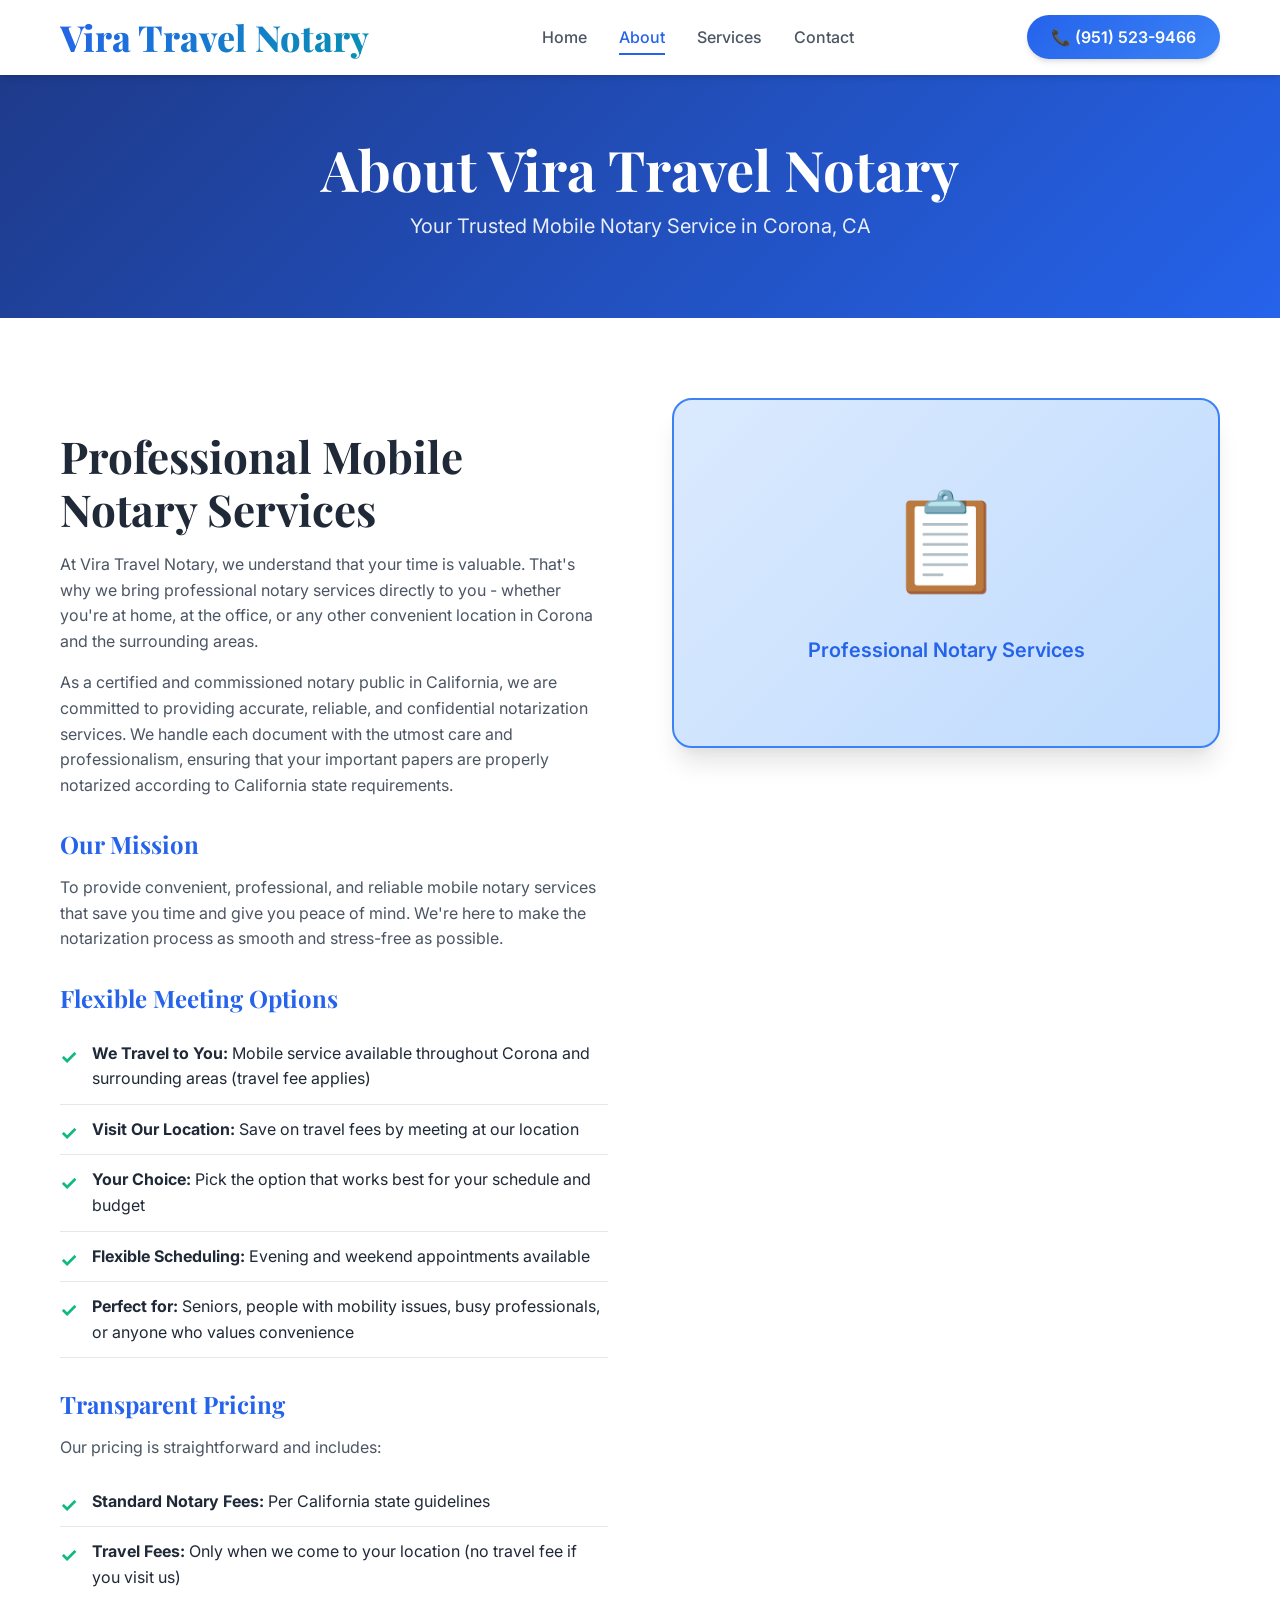
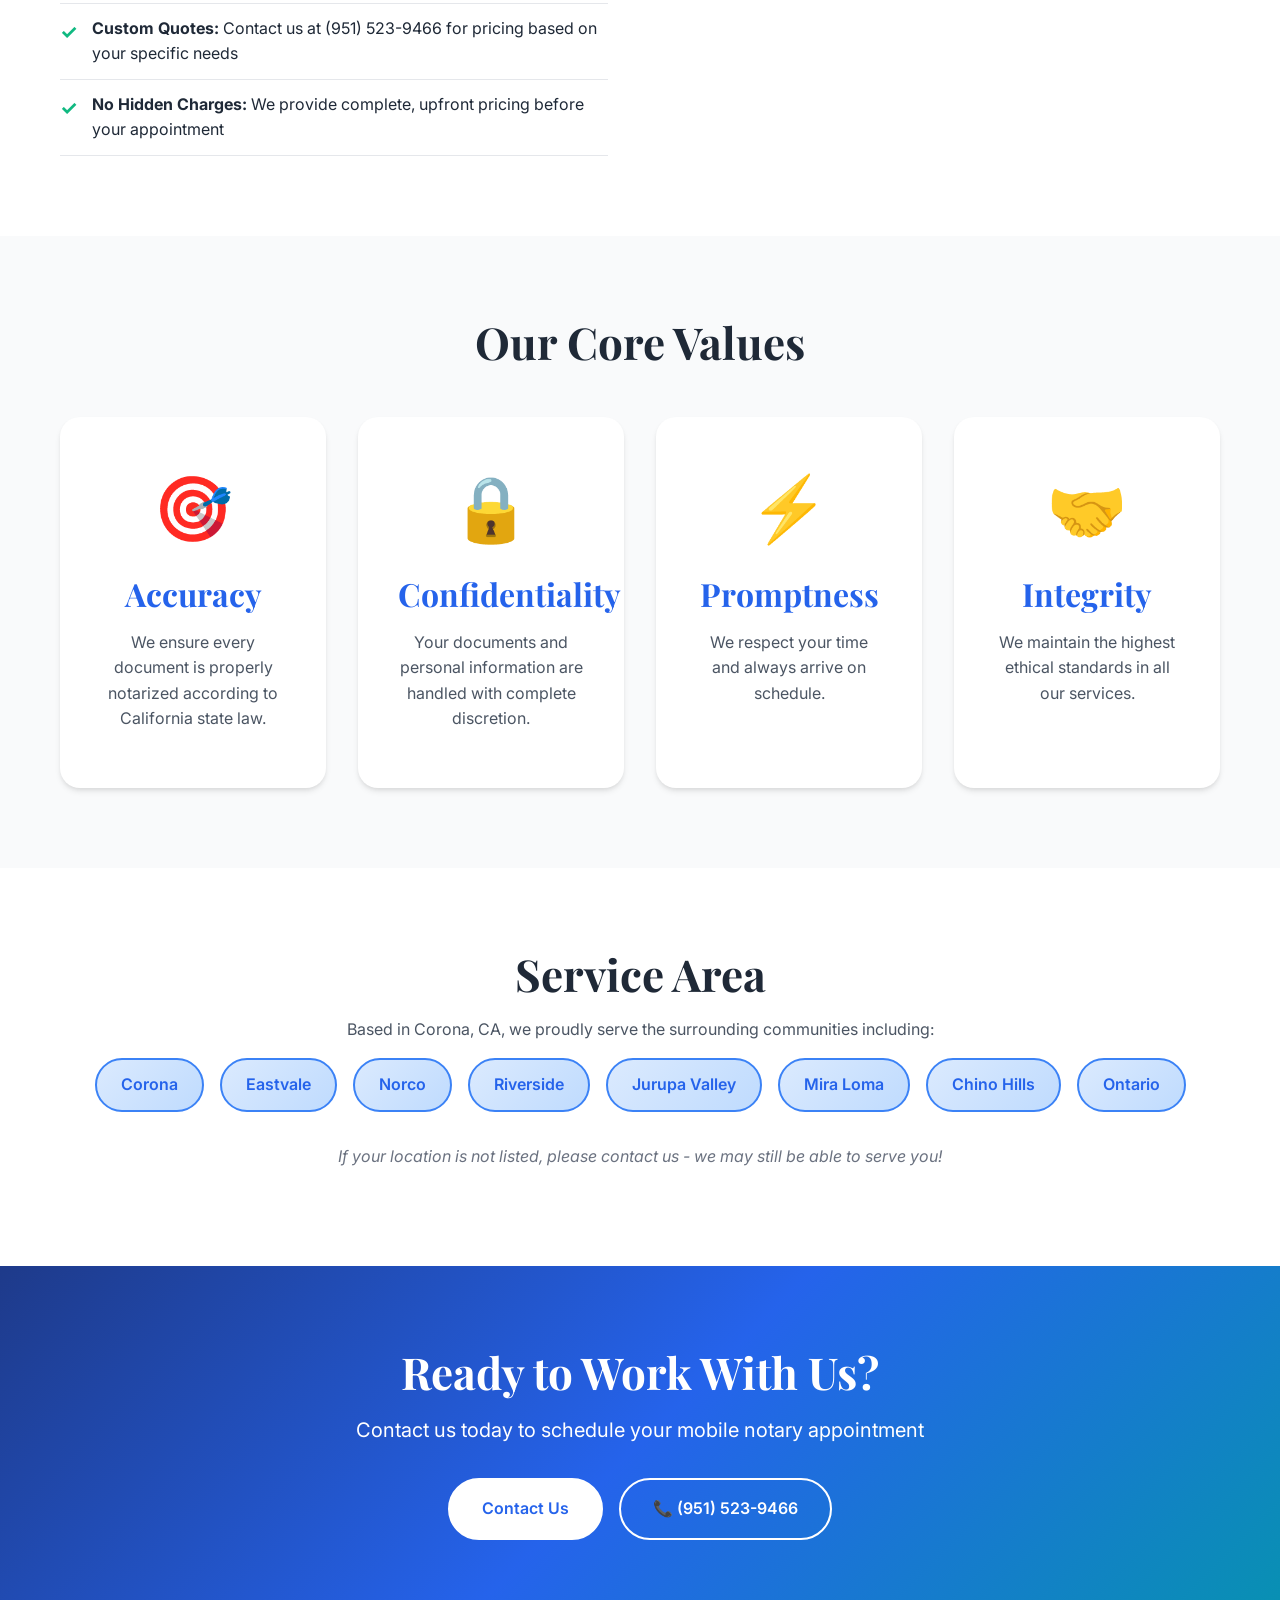
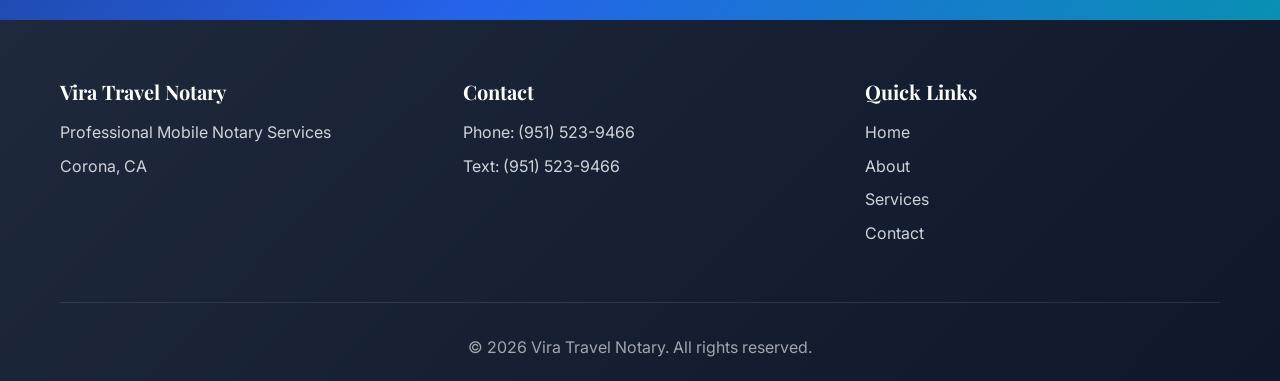
==== about.html @ 80dfd7d9 "Initial Version" ====
<!DOCTYPE html>
<html lang="en">
<head>
    <meta charset="UTF-8">
    <meta name="viewport" content="width=device-width, initial-scale=1.0">
    <title>About Us - Vira Travel Notary | Corona, CA</title>
    <meta name="description" content="Learn about Vira Travel Notary - your trusted mobile notary service in Corona, CA.">
    <link rel="stylesheet" href="styles.css">
</head>
<body>
    <header>
        <nav class="navbar">
            <div class="container">
                <div class="logo">
                    <h1>Vira Travel Notary</h1>
                </div>
                <ul class="nav-menu">
                    <li><a href="index.html">Home</a></li>
                    <li><a href="about.html" class="active">About</a></li>
                    <li><a href="services.html">Services</a></li>
                    <li><a href="contact.html">Contact</a></li>
                </ul>
                <div class="phone-header">
                    <a href="tel:9515239466">📞 (951) 523-9466</a>
                </div>
            </div>
        </nav>
    </header>

    <main>
        <!-- Page Header -->
        <section class="page-header">
            <div class="container">
                <h1>About Vira Travel Notary</h1>
                <p>Your Trusted Mobile Notary Service in Corona, CA</p>
            </div>
        </section>

        <!-- About Content -->
        <section class="about-content">
            <div class="container">
                <div class="about-grid">
                    <div class="about-text">
                        <h2>Professional Mobile Notary Services</h2>
                        <p>At Vira Travel Notary, we understand that your time is valuable. That's why we bring professional notary services directly to you - whether you're at home, at the office, or any other convenient location in Corona and the surrounding areas.</p>
                        
                        <p>As a certified and commissioned notary public in California, we are committed to providing accurate, reliable, and confidential notarization services. We handle each document with the utmost care and professionalism, ensuring that your important papers are properly notarized according to California state requirements.</p>

                        <h3>Our Mission</h3>
                        <p>To provide convenient, professional, and reliable mobile notary services that save you time and give you peace of mind. We're here to make the notarization process as smooth and stress-free as possible.</p>

                        <h3>Flexible Meeting Options</h3>
                        <ul class="benefits-list">
                            <li><strong>We Travel to You:</strong> Mobile service available throughout Corona and surrounding areas (travel fee applies)</li>
                            <li><strong>Visit Our Location:</strong> Save on travel fees by meeting at our location</li>
                            <li><strong>Your Choice:</strong> Pick the option that works best for your schedule and budget</li>
                            <li><strong>Flexible Scheduling:</strong> Evening and weekend appointments available</li>
                            <li><strong>Perfect for:</strong> Seniors, people with mobility issues, busy professionals, or anyone who values convenience</li>
                        </ul>
                        
                        <h3>Transparent Pricing</h3>
                        <p>Our pricing is straightforward and includes:</p>
                        <ul class="benefits-list">
                            <li><strong>Standard Notary Fees:</strong> Per California state guidelines</li>
                            <li><strong>Travel Fees:</strong> Only when we come to your location (no travel fee if you visit us)</li>
                            <li><strong>Custom Quotes:</strong> Contact us at (951) 523-9466 for pricing based on your specific needs</li>
                            <li><strong>No Hidden Charges:</strong> We provide complete, upfront pricing before your appointment</li>
                        </ul>
                    </div>
                    <div class="about-image">
                        <div class="image-placeholder">
                            <div class="placeholder-icon">📋</div>
                            <p>Professional Notary Services</p>
                        </div>
                    </div>
                </div>
            </div>
        </section>

        <!-- Values Section -->
        <section class="values-section">
            <div class="container">
                <h2>Our Core Values</h2>
                <div class="values-grid">
                    <div class="value-card">
                        <div class="value-icon">🎯</div>
                        <h3>Accuracy</h3>
                        <p>We ensure every document is properly notarized according to California state law.</p>
                    </div>
                    <div class="value-card">
                        <div class="value-icon">🔒</div>
                        <h3>Confidentiality</h3>
                        <p>Your documents and personal information are handled with complete discretion.</p>
                    </div>
                    <div class="value-card">
                        <div class="value-icon">⚡</div>
                        <h3>Promptness</h3>
                        <p>We respect your time and always arrive on schedule.</p>
                    </div>
                    <div class="value-card">
                        <div class="value-icon">🤝</div>
                        <h3>Integrity</h3>
                        <p>We maintain the highest ethical standards in all our services.</p>
                    </div>
                </div>
            </div>
        </section>

        <!-- Service Area -->
        <section class="service-area">
            <div class="container">
                <h2>Service Area</h2>
                <p>Based in Corona, CA, we proudly serve the surrounding communities including:</p>
                <div class="cities-list">
                    <span class="city-tag">Corona</span>
                    <span class="city-tag">Eastvale</span>
                    <span class="city-tag">Norco</span>
                    <span class="city-tag">Riverside</span>
                    <span class="city-tag">Jurupa Valley</span>
                    <span class="city-tag">Mira Loma</span>
                    <span class="city-tag">Chino Hills</span>
                    <span class="city-tag">Ontario</span>
                </div>
                <p class="service-note">If your location is not listed, please contact us - we may still be able to serve you!</p>
            </div>
        </section>

        <!-- CTA Section -->
        <section class="cta-section">
            <div class="container">
                <h2>Ready to Work With Us?</h2>
                <p>Contact us today to schedule your mobile notary appointment</p>
                <div class="cta-buttons">
                    <a href="contact.html" class="btn btn-light">Contact Us</a>
                    <a href="tel:9515239466" class="btn btn-outline">📞 (951) 523-9466</a>
                </div>
            </div>
        </section>
    </main>

    <footer>
        <div class="container">
            <div class="footer-content">
                <div class="footer-section">
                    <h3>Vira Travel Notary</h3>
                    <p>Professional Mobile Notary Services</p>
                    <p>Corona, CA</p>
                </div>
                <div class="footer-section">
                    <h3>Contact</h3>
                    <p>Phone: <a href="tel:9515239466">(951) 523-9466</a></p>
                    <p>Text: <a href="sms:9515239466">(951) 523-9466</a></p>
                </div>
                <div class="footer-section">
                    <h3>Quick Links</h3>
                    <ul>
                        <li><a href="index.html">Home</a></li>
                        <li><a href="about.html">About</a></li>
                        <li><a href="services.html">Services</a></li>
                        <li><a href="contact.html">Contact</a></li>
                    </ul>
                </div>
            </div>
            <div class="footer-bottom">
                <p>&copy; 2026 Vira Travel Notary. All rights reserved.</p>
            </div>
        </div>
    </footer>

    <script src="script.js"></script>
</body>
</html>
---- styles.css ----
/* ============================================
   VIRA TRAVEL NOTARY - MODERN WEBSITE STYLES
   ============================================ */

/* Import Google Fonts */
@import url('https://fonts.googleapis.com/css2?family=Inter:wght@300;400;500;600;700;800&family=Playfair+Display:wght@600;700;800&display=swap');

/* ============================================
   ROOT VARIABLES
   ============================================ */
:root {
    /* Colors */
    --primary-color: #2563eb;
    --primary-dark: #1e40af;
    --primary-light: #3b82f6;
    --secondary-color: #0891b2;
    --accent-color: #f59e0b;
    
    --text-dark: #1f2937;
    --text-medium: #4b5563;
    --text-light: #6b7280;
    
    --bg-light: #f9fafb;
    --bg-white: #ffffff;
    --border-color: #e5e7eb;
    
    --success-color: #10b981;
    --error-color: #ef4444;
    
    /* Typography */
    --font-primary: 'Inter', -apple-system, BlinkMacSystemFont, 'Segoe UI', sans-serif;
    --font-heading: 'Playfair Display', Georgia, serif;
    
    /* Spacing */
    --section-padding: 80px 0;
    --container-padding: 20px;
    
    /* Shadows */
    --shadow-sm: 0 1px 2px 0 rgba(0, 0, 0, 0.05);
    --shadow-md: 0 4px 6px -1px rgba(0, 0, 0, 0.1), 0 2px 4px -1px rgba(0, 0, 0, 0.06);
    --shadow-lg: 0 10px 15px -3px rgba(0, 0, 0, 0.1), 0 4px 6px -2px rgba(0, 0, 0, 0.05);
    --shadow-xl: 0 20px 25px -5px rgba(0, 0, 0, 0.1), 0 10px 10px -5px rgba(0, 0, 0, 0.04);
    
    /* Transitions */
    --transition-fast: 0.2s ease;
    --transition-normal: 0.3s ease;
    --transition-slow: 0.5s ease;
}

/* ============================================
   RESET & BASE STYLES
   ============================================ */
* {
    margin: 0;
    padding: 0;
    box-sizing: border-box;
}

html {
    scroll-behavior: smooth;
}

body {
    font-family: var(--font-primary);
    font-size: 16px;
    line-height: 1.6;
    color: var(--text-dark);
    background-color: var(--bg-white);
    overflow-x: hidden;
}

img {
    max-width: 100%;
    height: auto;
    display: block;
}

a {
    text-decoration: none;
    color: inherit;
    transition: var(--transition-fast);
}

ul {
    list-style: none;
}

/* ============================================
   CONTAINER & LAYOUT
   ============================================ */
.container {
    max-width: 1200px;
    margin: 0 auto;
    padding: 0 var(--container-padding);
}

section {
    padding: var(--section-padding);
}

/* ============================================
   TYPOGRAPHY
   ============================================ */
h1, h2, h3, h4, h5, h6 {
    font-family: var(--font-heading);
    font-weight: 700;
    line-height: 1.2;
    color: var(--text-dark);
    margin-bottom: 1rem;
}

h1 {
    font-size: clamp(2.5rem, 5vw, 3.5rem);
}

h2 {
    font-size: clamp(2rem, 4vw, 2.75rem);
}

h3 {
    font-size: clamp(1.5rem, 3vw, 2rem);
}

p {
    margin-bottom: 1rem;
    color: var(--text-medium);
}

/* ============================================
   HEADER & NAVIGATION
   ============================================ */
header {
    background: var(--bg-white);
    box-shadow: var(--shadow-md);
    position: sticky;
    top: 0;
    z-index: 1000;
    transition: var(--transition-normal);
}

.navbar {
    padding: 1rem 0;
}

.navbar .container {
    display: flex;
    justify-content: space-between;
    align-items: center;
    gap: 2rem;
}

.logo h1 {
    font-size: 2.25rem;
    margin: 0;
    background: linear-gradient(135deg, var(--primary-color), var(--secondary-color));
    -webkit-background-clip: text;
    -webkit-text-fill-color: transparent;
    background-clip: text;
    font-weight: 800;
}

.nav-menu {
    display: flex;
    gap: 2rem;
    align-items: center;
}

.nav-menu a {
    font-weight: 500;
    color: var(--text-medium);
    position: relative;
    padding: 0.5rem 0;
}

.nav-menu a::after {
    content: '';
    position: absolute;
    bottom: 0;
    left: 0;
    width: 0;
    height: 2px;
    background: var(--primary-color);
    transition: var(--transition-normal);
}

.nav-menu a:hover,
.nav-menu a.active {
    color: var(--primary-color);
}

.nav-menu a:hover::after,
.nav-menu a.active::after {
    width: 100%;
}

.phone-header a {
    background: linear-gradient(135deg, var(--primary-color), var(--primary-light));
    color: white;
    padding: 0.75rem 1.5rem;
    border-radius: 50px;
    font-weight: 600;
    box-shadow: var(--shadow-md);
    transition: var(--transition-normal);
}

.phone-header a:hover {
    transform: translateY(-2px);
    box-shadow: var(--shadow-lg);
}

/* ============================================
   BUTTONS
   ============================================ */
.btn {
    display: inline-block;
    padding: 1rem 2rem;
    border-radius: 50px;
    font-weight: 600;
    text-align: center;
    cursor: pointer;
    transition: var(--transition-normal);
    border: 2px solid transparent;
    font-size: 1rem;
}

.btn-primary {
    background: linear-gradient(135deg, var(--primary-color), var(--primary-light));
    color: white;
    box-shadow: var(--shadow-md);
}

.btn-primary:hover {
    transform: translateY(-3px);
    box-shadow: var(--shadow-xl);
}

.btn-secondary {
    background: linear-gradient(135deg, var(--secondary-color), #06b6d4);
    color: white;
    box-shadow: var(--shadow-md);
}

.btn-secondary:hover {
    transform: translateY(-3px);
    box-shadow: var(--shadow-xl);
}

.btn-light {
    background: white;
    color: var(--primary-color);
    border: 2px solid white;
}

.btn-light:hover {
    background: transparent;
    color: white;
    border-color: white;
}

.btn-outline {
    background: transparent;
    color: white;
    border: 2px solid white;
}

.btn-outline:hover {
    background: white;
    color: var(--primary-color);
}

.btn-large {
    padding: 1.25rem 3rem;
    font-size: 1.1rem;
}

/* ============================================
   HERO SECTION
   ============================================ */
.hero {
    background: linear-gradient(135deg, #1e3a8a 0%, #2563eb 50%, #0891b2 100%);
    color: white;
    padding: 40px 0;
    position: relative;
    overflow: hidden;
}

.hero::before {
    content: '';
    position: absolute;
    top: 0;
    left: 0;
    right: 0;
    bottom: 0;
    background-image: url('https://images.unsplash.com/photo-1450101499163-c8848c66ca85?w=1920&q=80');
    background-size: cover;
    background-position: center;
    opacity: 0.1;
    z-index: 0;
}

.hero-content {
    position: relative;
    z-index: 1;
    max-width: 800px;
    margin: 0 auto;
    text-align: center;
}

.hero h2 {
    color: white;
    margin-bottom: 0.75rem;
    font-size: clamp(2rem, 4vw, 3rem);
}

.hero .subtitle {
    font-size: clamp(1.1rem, 2.5vw, 1.5rem);
    margin-bottom: 0.75rem;
    color: rgba(255, 255, 255, 0.95);
    font-weight: 600;
}

.hero-description {
    font-size: 1.05rem;
    margin-bottom: 1.5rem;
    color: rgba(255, 255, 255, 0.9);
    max-width: 600px;
    margin-left: auto;
    margin-right: auto;
}

.cta-buttons {
    display: flex;
    gap: 1rem;
    justify-content: center;
    flex-wrap: wrap;
    margin-top: 1.5rem;
}

/* ============================================
   FEATURES SECTION
   ============================================ */
.features {
    background: var(--bg-light);
}

.features h2 {
    text-align: center;
    margin-bottom: 3rem;
}

.features-grid {
    display: grid;
    grid-template-columns: repeat(auto-fit, minmax(250px, 1fr));
    gap: 2rem;
}

.feature-card {
    background: white;
    padding: 2rem;
    border-radius: 20px;
    text-align: center;
    box-shadow: var(--shadow-md);
    transition: var(--transition-normal);
    border: 1px solid transparent;
}

.feature-card:hover {
    transform: translateY(-10px);
    box-shadow: var(--shadow-xl);
    border-color: var(--primary-light);
}

.feature-icon {
    font-size: 3.5rem;
    margin-bottom: 1rem;
    display: inline-block;
    animation: float 3s ease-in-out infinite;
}

.feature-card h3 {
    color: var(--primary-color);
    margin-bottom: 1rem;
}

@keyframes float {
    0%, 100% {
        transform: translateY(0);
    }
    50% {
        transform: translateY(-10px);
    }
}

/* ============================================
   SERVICES SECTIONS
   ============================================ */
.services-preview {
    background: white;
}

.services-preview h2 {
    text-align: center;
    margin-bottom: 3rem;
}

.services-list {
    display: grid;
    grid-template-columns: repeat(auto-fit, minmax(250px, 1fr));
    gap: 2rem;
    margin-bottom: 3rem;
}

.service-item {
    background: linear-gradient(135deg, #f0f9ff 0%, #e0f2fe 100%);
    padding: 2rem;
    border-radius: 15px;
    border-left: 4px solid var(--primary-color);
    transition: var(--transition-normal);
}

.service-item:hover {
    transform: translateX(10px);
    box-shadow: var(--shadow-lg);
}

.service-item h3 {
    color: var(--primary-color);
    font-size: 1.25rem;
    margin-bottom: 0.5rem;
}

.service-item p {
    font-size: 0.95rem;
    margin: 0;
}

.center-btn {
    text-align: center;
    margin-top: 2rem;
}

/* Services Detail Cards */
.services-intro {
    background: var(--bg-light);
    padding: 2rem 0;
}

.intro-text {
    text-align: center;
    font-size: 1.15rem;
    max-width: 800px;
    margin: 0 auto;
}

.services-section {
    background: white;
}

.services-detailed {
    display: grid;
    gap: 2rem;
}

.service-detail-card {
    background: white;
    border: 2px solid var(--border-color);
    border-radius: 20px;
    padding: 2.5rem;
    transition: var(--transition-normal);
}

.service-detail-card:hover {
    border-color: var(--primary-color);
    box-shadow: var(--shadow-xl);
}

.service-icon {
    font-size: 4rem;
    margin-bottom: 1rem;
}

.service-detail-card h2 {
    color: var(--primary-color);
    font-size: 2rem;
    margin-bottom: 1rem;
}

.service-detail-card > p {
    font-size: 1.1rem;
    margin-bottom: 1.5rem;
}

.service-items {
    display: grid;
    grid-template-columns: repeat(auto-fit, minmax(200px, 1fr));
    gap: 0.75rem;
    margin-top: 1.5rem;
}

.service-items li {
    padding: 0.75rem 1rem;
    background: var(--bg-light);
    border-radius: 10px;
    border-left: 3px solid var(--primary-color);
    font-size: 0.95rem;
    transition: var(--transition-fast);
}

.service-items li:hover {
    background: #dbeafe;
    transform: translateX(5px);
}

/* ============================================
   PROCESS SECTION
   ============================================ */
.process-section {
    background: linear-gradient(135deg, #eff6ff 0%, #dbeafe 100%);
}

.process-section h2 {
    text-align: center;
    margin-bottom: 3rem;
}

.process-steps {
    display: grid;
    grid-template-columns: repeat(auto-fit, minmax(200px, 1fr));
    gap: 2rem;
    max-width: 1000px;
    margin: 0 auto;
}

.step {
    text-align: center;
    position: relative;
}

.step-number {
    width: 80px;
    height: 80px;
    border-radius: 50%;
    background: linear-gradient(135deg, var(--primary-color), var(--primary-light));
    color: white;
    display: flex;
    align-items: center;
    justify-content: center;
    font-size: 2rem;
    font-weight: 700;
    margin: 0 auto 1.5rem;
    box-shadow: var(--shadow-lg);
}

.step h3 {
    margin-bottom: 0.75rem;
}

.step p {
    font-size: 0.95rem;
}

/* ============================================
   REQUIREMENTS SECTION
   ============================================ */
.requirements-section {
    background: white;
}

.requirements-section h2 {
    text-align: center;
    margin-bottom: 3rem;
}

.requirements-grid {
    display: grid;
    grid-template-columns: repeat(auto-fit, minmax(250px, 1fr));
    gap: 2rem;
}

.requirement-card {
    background: linear-gradient(135deg, #ecfdf5 0%, #d1fae5 100%);
    padding: 2rem;
    border-radius: 15px;
    border-left: 4px solid var(--success-color);
    text-align: center;
}

.requirement-card h3 {
    color: var(--success-color);
    margin-bottom: 1rem;
}

/* ============================================
   CTA SECTION
   ============================================ */
.cta-section {
    background: linear-gradient(135deg, #1e3a8a 0%, #2563eb 50%, #0891b2 100%);
    color: white;
    text-align: center;
    padding: 80px 0;
    position: relative;
    overflow: hidden;
}

.cta-section::before {
    content: '';
    position: absolute;
    top: 0;
    left: 0;
    right: 0;
    bottom: 0;
    background-image: url('https://images.unsplash.com/photo-1554224311-beee415c201f?w=1920&q=80');
    background-size: cover;
    background-position: center;
    opacity: 0.1;
}

.cta-section h2,
.cta-section p {
    color: white;
    position: relative;
    z-index: 1;
}

.cta-section h2 {
    margin-bottom: 1rem;
}

.cta-section p {
    font-size: 1.25rem;
    margin-bottom: 2rem;
}

/* ============================================
   ABOUT PAGE
   ============================================ */
.page-header {
    background: linear-gradient(135deg, #1e3a8a 0%, #2563eb 100%);
    color: white;
    padding: 60px 0;
    text-align: center;
}

.page-header h1 {
    color: white;
    margin-bottom: 0.5rem;
}

.page-header p {
    color: rgba(255, 255, 255, 0.9);
    font-size: 1.25rem;
}

.about-content {
    padding: 80px 0;
}

.about-grid {
    display: grid;
    grid-template-columns: 1fr 1fr;
    gap: 4rem;
    align-items: start;
}

.about-text h2 {
    margin-top: 2rem;
}

.about-text h3 {
    margin-top: 2rem;
    color: var(--primary-color);
    font-size: 1.5rem;
}

.benefits-list {
    list-style: none;
    margin-top: 1rem;
}

.benefits-list li {
    padding: 0.75rem 0;
    padding-left: 2rem;
    position: relative;
    border-bottom: 1px solid var(--border-color);
}

.benefits-list li::before {
    content: '✓';
    position: absolute;
    left: 0;
    color: var(--success-color);
    font-weight: 700;
    font-size: 1.25rem;
}

.about-image {
    position: sticky;
    top: 100px;
}

.image-placeholder {
    background: linear-gradient(135deg, #dbeafe 0%, #bfdbfe 100%);
    border-radius: 20px;
    padding: 4rem 2rem;
    text-align: center;
    border: 2px solid var(--primary-light);
    box-shadow: var(--shadow-xl);
}

.placeholder-icon {
    font-size: 6rem;
    margin-bottom: 1rem;
}

.image-placeholder p {
    font-size: 1.25rem;
    font-weight: 600;
    color: var(--primary-color);
}

/* Values Section */
.values-section {
    background: var(--bg-light);
}

.values-section h2 {
    text-align: center;
    margin-bottom: 3rem;
}

.values-grid {
    display: grid;
    grid-template-columns: repeat(auto-fit, minmax(250px, 1fr));
    gap: 2rem;
}

.value-card {
    background: white;
    padding: 2.5rem;
    border-radius: 20px;
    text-align: center;
    box-shadow: var(--shadow-md);
    transition: var(--transition-normal);
}

.value-card:hover {
    transform: translateY(-10px);
    box-shadow: var(--shadow-xl);
}

.value-icon {
    font-size: 4rem;
    margin-bottom: 1rem;
}

.value-card h3 {
    color: var(--primary-color);
}

/* Service Area */
.service-area {
    background: white;
    text-align: center;
}

.service-area h2 {
    margin-bottom: 1rem;
}

.service-area > p {
    margin-bottom: 2rem;
}

.cities-list {
    display: flex;
    flex-wrap: wrap;
    gap: 1rem;
    justify-content: center;
    margin-bottom: 2rem;
}

.city-tag {
    background: linear-gradient(135deg, #dbeafe 0%, #bfdbfe 100%);
    padding: 0.75rem 1.5rem;
    border-radius: 50px;
    font-weight: 600;
    color: var(--primary-color);
    border: 2px solid var(--primary-light);
    transition: var(--transition-fast);
}

.city-tag:hover {
    background: var(--primary-color);
    color: white;
    transform: scale(1.05);
}

.service-note {
    font-style: italic;
    color: var(--text-light);
}

/* ============================================
   CONTACT PAGE
   ============================================ */
.contact-section {
    background: var(--bg-light);
}

.contact-wrapper {
    display: grid;
    grid-template-columns: 1fr 1fr;
    gap: 4rem;
}

.contact-info h2 {
    margin-bottom: 1rem;
}

.contact-methods {
    margin: 2rem 0;
}

.contact-method {
    display: flex;
    gap: 1.5rem;
    padding: 1.5rem;
    background: white;
    border-radius: 15px;
    margin-bottom: 1.5rem;
    box-shadow: var(--shadow-sm);
    transition: var(--transition-normal);
}

.contact-method:hover {
    box-shadow: var(--shadow-lg);
    transform: translateX(10px);
}

.method-icon {
    font-size: 2.5rem;
    flex-shrink: 0;
}

.method-details h3 {
    font-size: 1.25rem;
    margin-bottom: 0.5rem;
    color: var(--primary-color);
}

.contact-link {
    font-size: 1.25rem;
    font-weight: 600;
    color: var(--primary-color);
    display: block;
    margin-bottom: 0.25rem;
}

.contact-link:hover {
    text-decoration: underline;
}

.method-details p {
    margin: 0;
    font-size: 0.9rem;
}

.small-text {
    font-size: 0.85rem !important;
    color: var(--text-light);
}

.quick-contact-buttons {
    display: flex;
    gap: 1rem;
    flex-wrap: wrap;
    margin-top: 2rem;
}

.quick-contact-buttons .btn {
    flex: 1;
    min-width: 150px;
}

/* Contact Form */
.contact-form-container {
    background: white;
    padding: 2.5rem;
    border-radius: 20px;
    box-shadow: var(--shadow-lg);
}

.contact-form-container h2 {
    margin-bottom: 1rem;
}

.contact-form-container > p {
    margin-bottom: 2rem;
}

.contact-form {
    display: flex;
    flex-direction: column;
    gap: 1.5rem;
}

.form-row {
    display: grid;
    grid-template-columns: 1fr 1fr;
    gap: 1.5rem;
}

.form-group {
    display: flex;
    flex-direction: column;
}

.form-group label {
    font-weight: 600;
    margin-bottom: 0.5rem;
    color: var(--text-dark);
}

.form-group input,
.form-group select,
.form-group textarea {
    padding: 0.875rem 1rem;
    border: 2px solid var(--border-color);
    border-radius: 10px;
    font-family: var(--font-primary);
    font-size: 1rem;
    transition: var(--transition-fast);
}

.form-group input:focus,
.form-group select:focus,
.form-group textarea:focus {
    outline: none;
    border-color: var(--primary-color);
    box-shadow: 0 0 0 3px rgba(37, 99, 235, 0.1);
}

.form-group textarea {
    resize: vertical;
    min-height: 120px;
}

.radio-group {
    display: flex;
    gap: 1.5rem;
    flex-wrap: wrap;
    margin-top: 0.5rem;
}

.radio-label {
    display: flex;
    align-items: center;
    gap: 0.5rem;
    cursor: pointer;
    font-weight: 500;
}

.radio-label input[type="radio"] {
    width: 20px;
    height: 20px;
    cursor: pointer;
}

.form-message {
    padding: 1rem;
    border-radius: 10px;
    text-align: center;
    font-weight: 600;
    display: none;
}

.form-message.success {
    background: #d1fae5;
    color: #065f46;
    border: 2px solid var(--success-color);
    display: block;
}

.form-message.error {
    background: #fee2e2;
    color: #991b1b;
    border: 2px solid var(--error-color);
    display: block;
}

/* FAQ Section */
.faq-section {
    background: white;
}

.faq-section h2 {
    text-align: center;
    margin-bottom: 3rem;
}

.faq-grid {
    display: grid;
    grid-template-columns: repeat(auto-fit, minmax(250px, 1fr));
    gap: 2rem;
}

.faq-item {
    background: var(--bg-light);
    padding: 2rem;
    border-radius: 15px;
    border-left: 4px solid var(--accent-color);
    transition: var(--transition-normal);
}

.faq-item:hover {
    box-shadow: var(--shadow-lg);
    transform: translateY(-5px);
}

.faq-item h3 {
    color: var(--primary-color);
    font-size: 1.15rem;
    margin-bottom: 0.75rem;
}

.faq-item p {
    margin: 0;
    font-size: 0.95rem;
}

/* ============================================
   FOOTER
   ============================================ */
footer {
    background: linear-gradient(135deg, #1e293b 0%, #0f172a 100%);
    color: white;
    padding: 60px 0 20px;
}

.footer-content {
    display: grid;
    grid-template-columns: repeat(auto-fit, minmax(250px, 1fr));
    gap: 3rem;
    margin-bottom: 3rem;
}

.footer-section h3 {
    color: white;
    font-size: 1.25rem;
    margin-bottom: 1rem;
}

.footer-section p,
.footer-section a {
    color: rgba(255, 255, 255, 0.8);
    margin-bottom: 0.5rem;
}

.footer-section a:hover {
    color: white;
    text-decoration: underline;
}

.footer-section ul li {
    margin-bottom: 0.5rem;
}

.footer-bottom {
    text-align: center;
    padding-top: 2rem;
    border-top: 1px solid rgba(255, 255, 255, 0.1);
}

.footer-bottom p {
    color: rgba(255, 255, 255, 0.6);
    margin: 0;
}

/* ============================================
   RESPONSIVE DESIGN
   ============================================ */
@media (max-width: 968px) {
    .navbar .container {
        flex-wrap: wrap;
    }
    
    .nav-menu {
        order: 3;
        width: 100%;
        justify-content: center;
        gap: 1rem;
        padding-top: 1rem;
    }
    
    .about-grid,
    .contact-wrapper {
        grid-template-columns: 1fr;
        gap: 2rem;
    }
    
    .about-image {
        position: static;
    }
    
    .form-row {
        grid-template-columns: 1fr;
    }
}

@media (max-width: 768px) {
    :root {
        --section-padding: 50px 0;
    }
    
    .hero {
        padding: 60px 0;
    }
    
    .cta-buttons {
        flex-direction: column;
    }
    
    .btn {
        width: 100%;
    }
    
    .features-grid,
    .services-list,
    .values-grid,
    .requirements-grid,
    .faq-grid {
        grid-template-columns: 1fr;
    }
    
    .process-steps {
        grid-template-columns: 1fr;
    }
    
    .service-items {
        grid-template-columns: 1fr;
    }
    
    .quick-contact-buttons {
        flex-direction: column;
    }
    
    .quick-contact-buttons .btn {
        width: 100%;
    }
}

@media (max-width: 480px) {
    .logo h1 {
        font-size: 1.65rem;
    }
    
    .phone-header a {
        padding: 0.5rem 1rem;
        font-size: 0.9rem;
    }
    
    .nav-menu {
        gap: 0.5rem;
        font-size: 0.9rem;
    }
    
    .contact-method {
        flex-direction: column;
        text-align: center;
    }
}

/* ============================================
   ANIMATIONS
   ============================================ */
@keyframes fadeIn {
    from {
        opacity: 0;
        transform: translateY(20px);
    }
    to {
        opacity: 1;
        transform: translateY(0);
    }
}

.fade-in {
    animation: fadeIn 0.8s ease-out;
}

/* Smooth scroll padding for fixed header */
html {
    scroll-padding-top: 80px;
}

/* Print styles */
@media print {
    header,
    footer,
    .cta-section,
    .btn {
        display: none;
    }
}
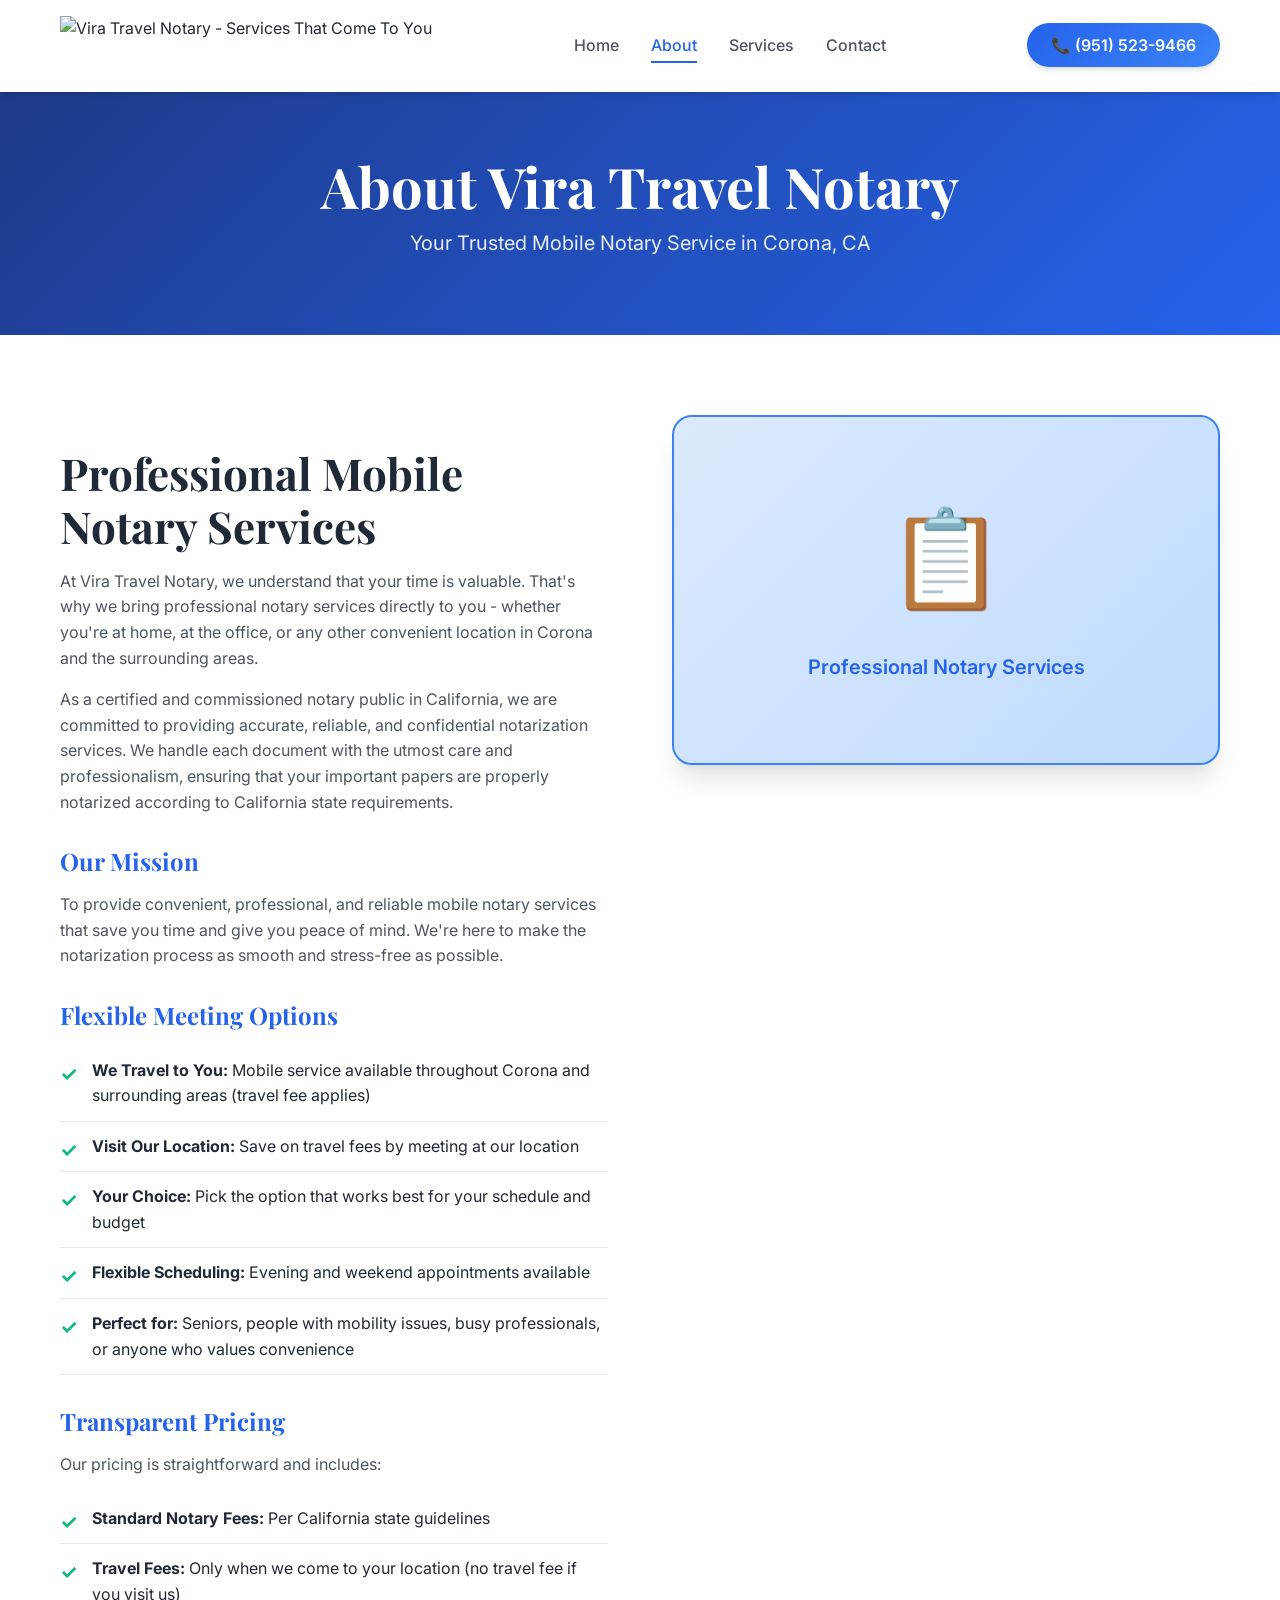
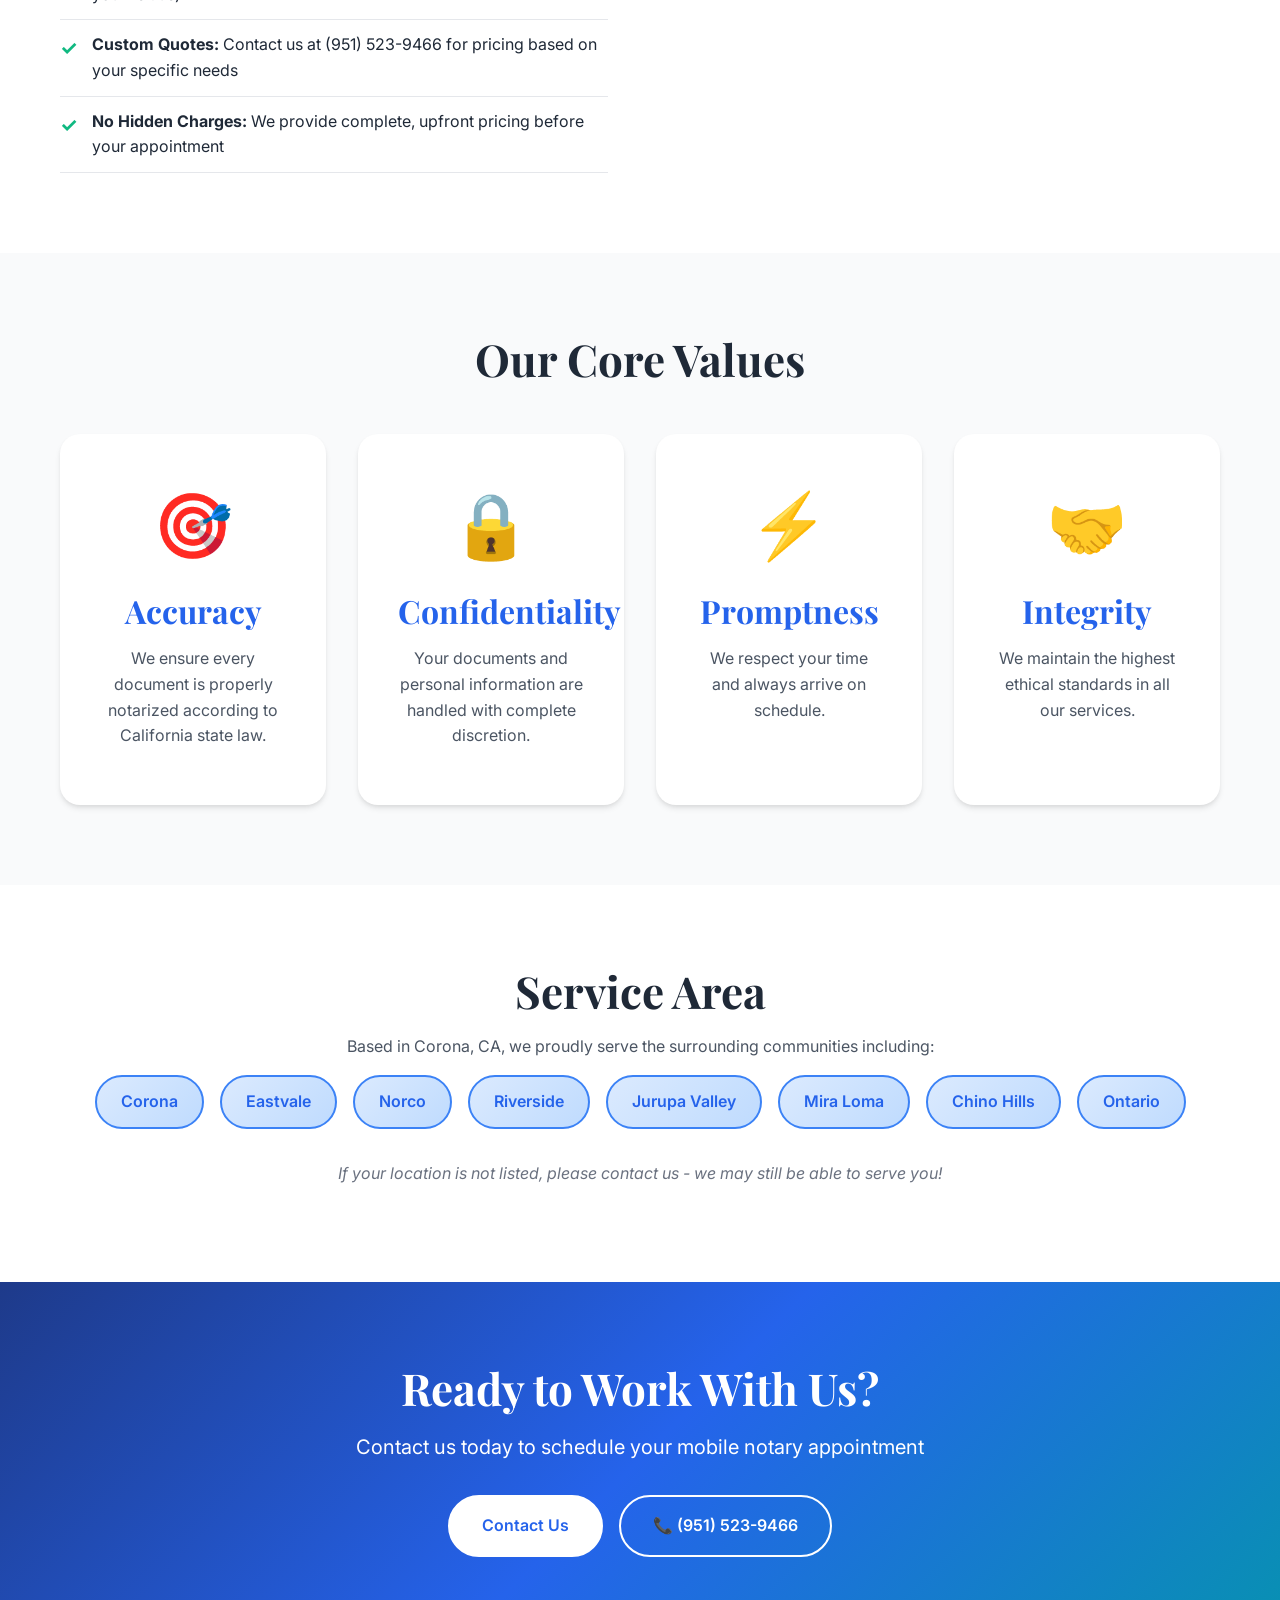
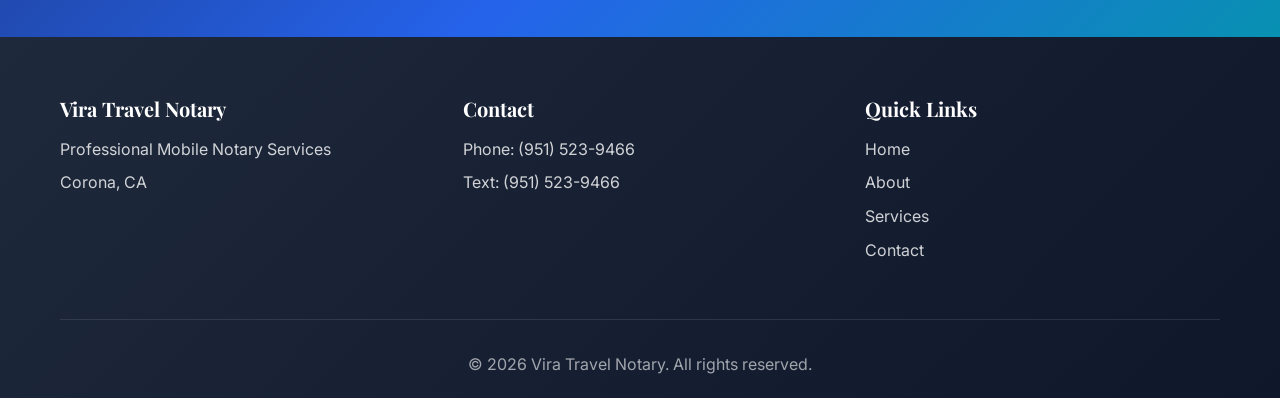
==== commit 17460107: "Add professional logo to website" ====
--- a/about.html
+++ b/about.html
@@ -12,7 +12,7 @@
         <nav class="navbar">
             <div class="container">
                 <div class="logo">
-                    <h1>Vira Travel Notary</h1>
+                    <img src="images/logo.png" alt="Vira Travel Notary - Services That Come To You" class="logo-img">
                 </div>
                 <ul class="nav-menu">
                     <li><a href="index.html">Home</a></li>
--- a/styles.css
+++ b/styles.css
@@ -149,14 +149,15 @@
     gap: 2rem;
 }
 
-.logo h1 {
-    font-size: 2.25rem;
-    margin: 0;
-    background: linear-gradient(135deg, var(--primary-color), var(--secondary-color));
-    -webkit-background-clip: text;
-    -webkit-text-fill-color: transparent;
-    background-clip: text;
-    font-weight: 800;
+.logo {
+    display: flex;
+    align-items: center;
+}
+
+.logo-img {
+    height: 60px;
+    width: auto;
+    object-fit: contain;
 }
 
 .nav-menu {
@@ -1150,8 +1151,8 @@
 }
 
 @media (max-width: 480px) {
-    .logo h1 {
-        font-size: 1.65rem;
+    .logo-img {
+        height: 50px;
     }
     
     .phone-header a {
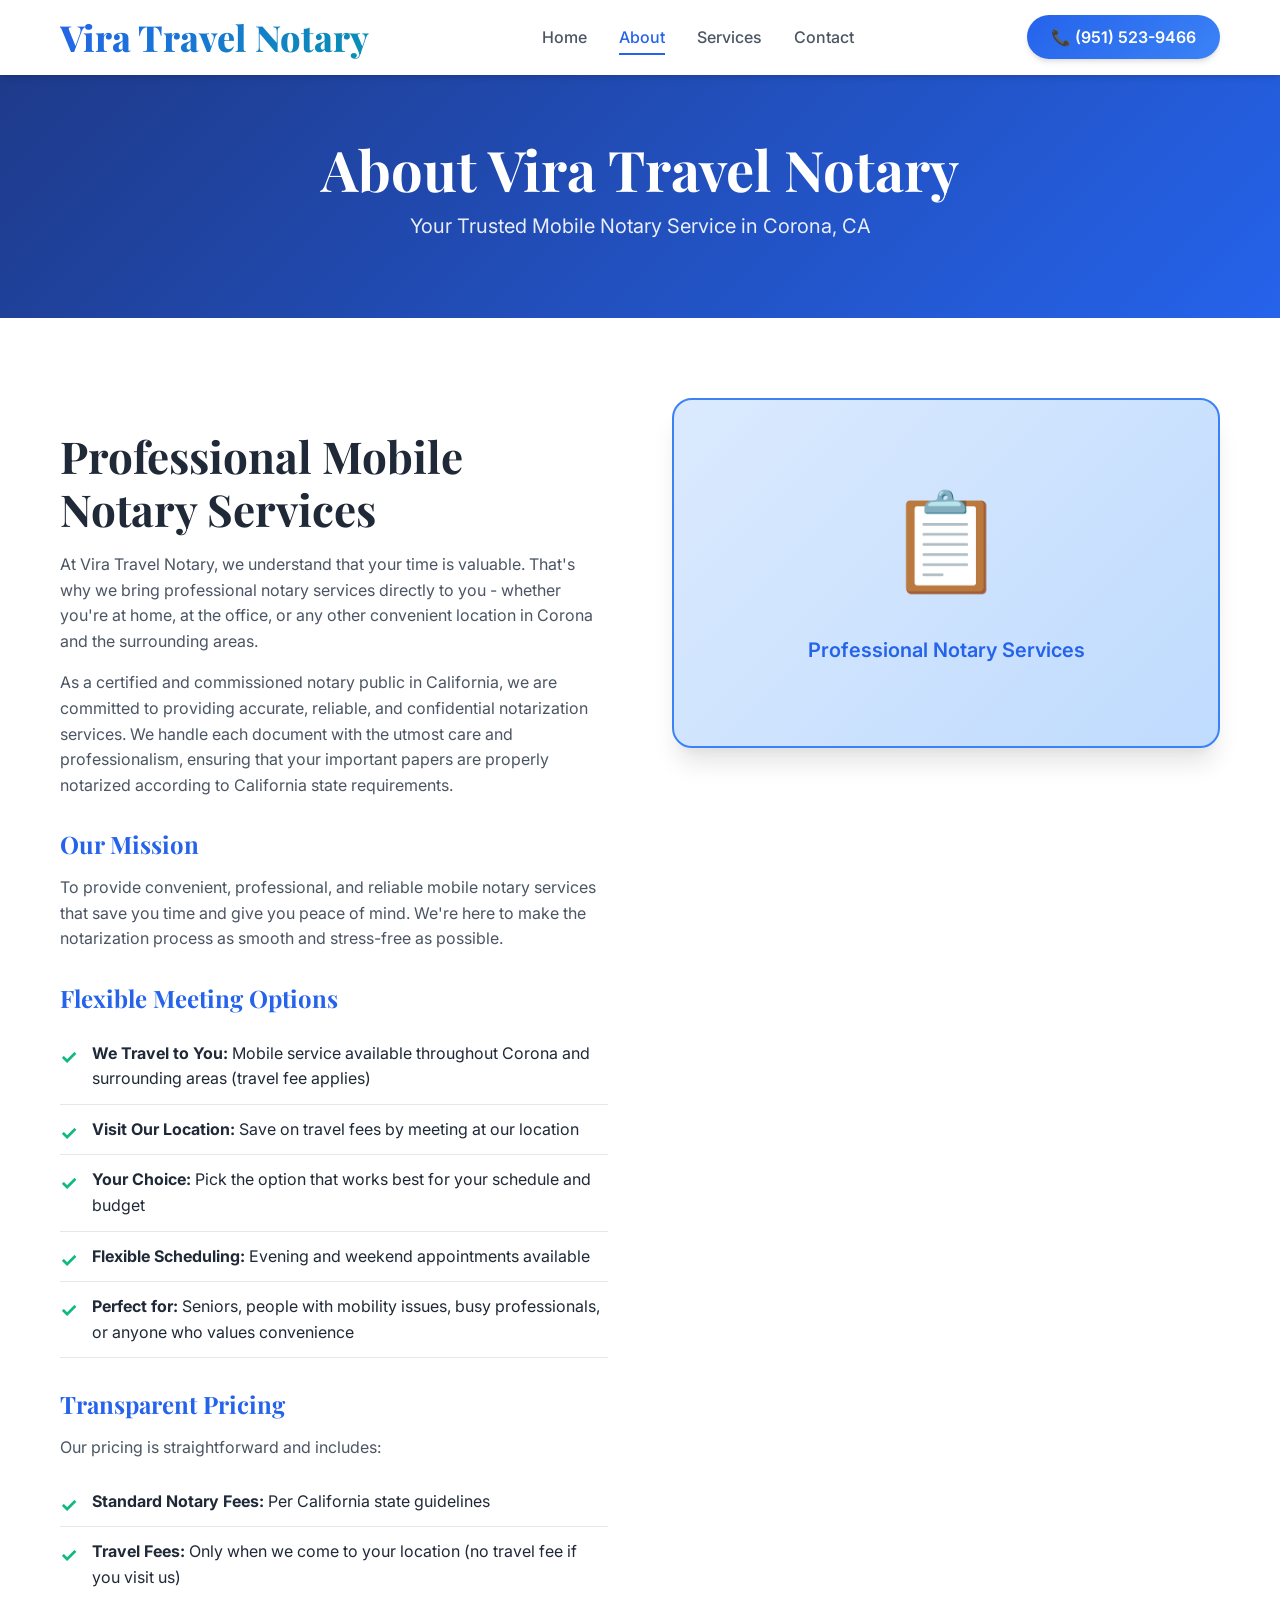
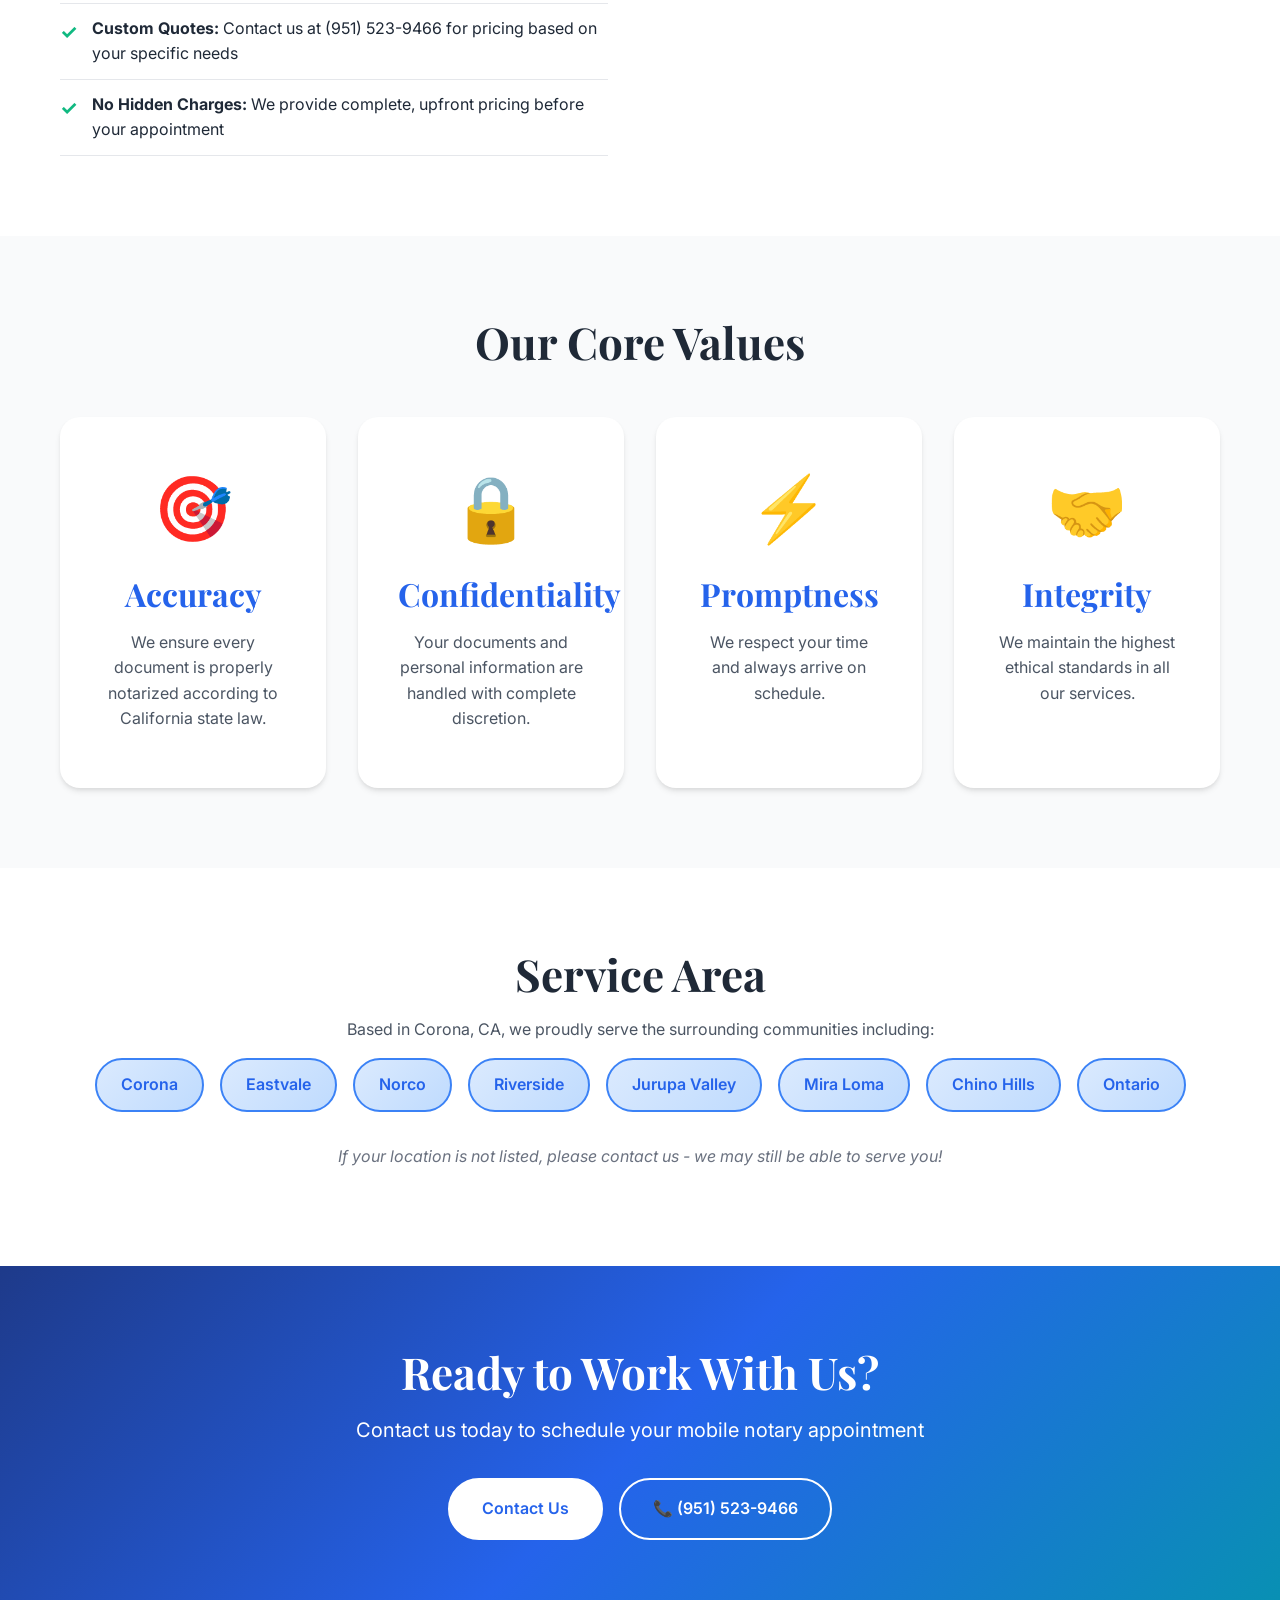
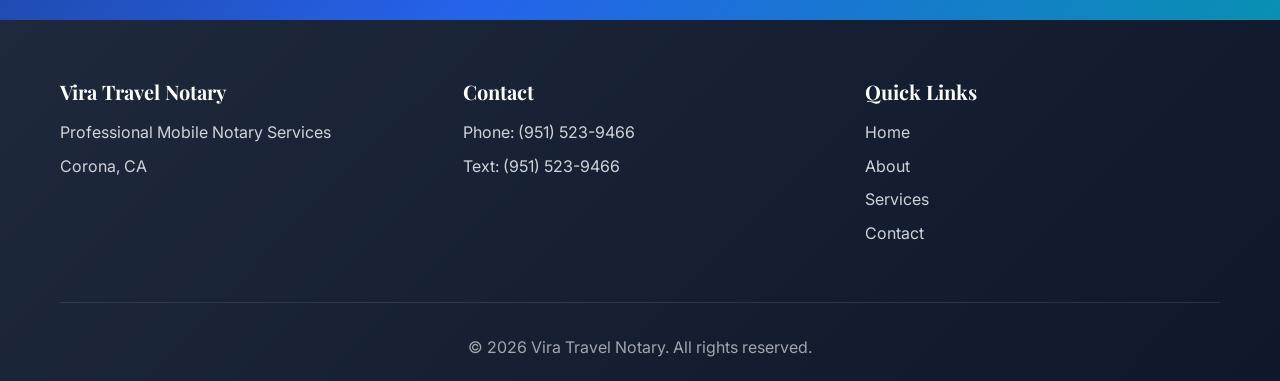
==== commit 5b0f2521: "Revert to gradient text logo" ====
--- a/about.html
+++ b/about.html
@@ -12,7 +12,7 @@
         <nav class="navbar">
             <div class="container">
                 <div class="logo">
-                    <img src="images/logo.png" alt="Vira Travel Notary - Services That Come To You" class="logo-img">
+                    <h1>Vira Travel Notary</h1>
                 </div>
                 <ul class="nav-menu">
                     <li><a href="index.html">Home</a></li>
--- a/styles.css
+++ b/styles.css
@@ -149,15 +149,14 @@
     gap: 2rem;
 }
 
-.logo {
-    display: flex;
-    align-items: center;
-}
-
-.logo-img {
-    height: 60px;
-    width: auto;
-    object-fit: contain;
+.logo h1 {
+    font-size: 2.25rem;
+    margin: 0;
+    background: linear-gradient(135deg, var(--primary-color), var(--secondary-color));
+    -webkit-background-clip: text;
+    -webkit-text-fill-color: transparent;
+    background-clip: text;
+    font-weight: 800;
 }
 
 .nav-menu {
@@ -1151,8 +1150,8 @@
 }
 
 @media (max-width: 480px) {
-    .logo-img {
-        height: 50px;
+    .logo h1 {
+        font-size: 1.65rem;
     }
     
     .phone-header a {
